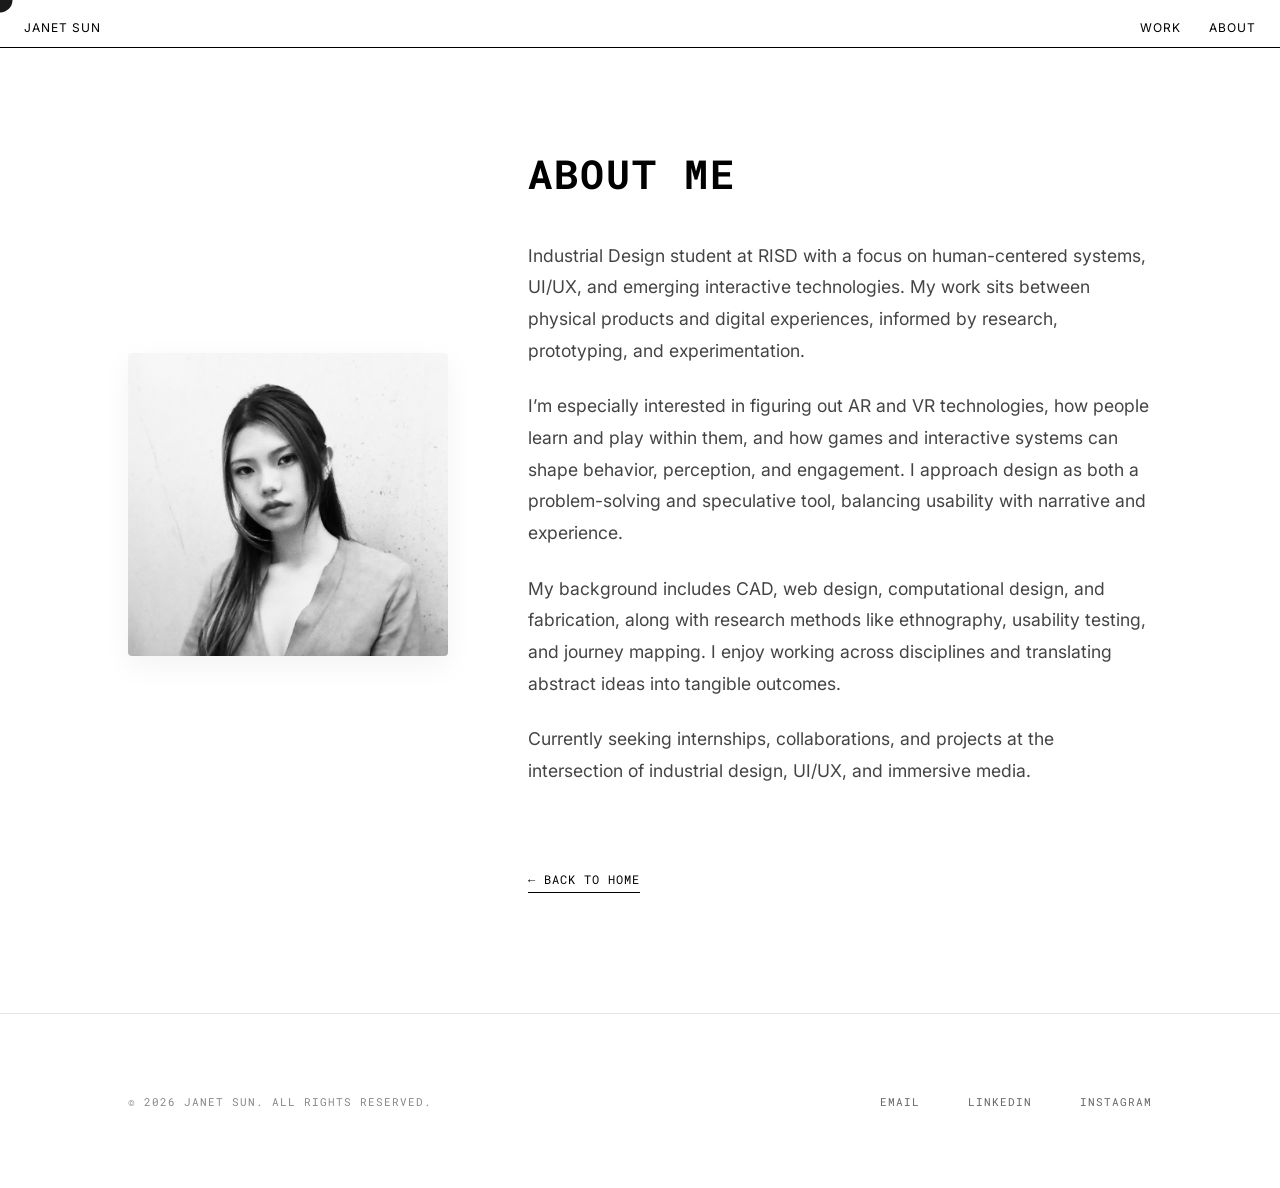
==== about.html @ ac645909 "pu" ====
<!DOCTYPE html>
<html lang="en">
<head>
<meta charset="UTF-8" />
<meta name="viewport" content="width=device-width, initial-scale=1.0" />
<title>About - Janet Sun</title>

<link href="https://fonts.googleapis.com/css2?family=Inter:wght@400;500&family=Source+Serif+4:opsz@8..60&family=Roboto+Mono&display=swap" rel="stylesheet">
<link rel="stylesheet" href="styles.css">
<style>
  .about-container {
    padding: 120px 10%;
    min-height: 100vh;
    display: flex;
    flex-direction: column;
    align-items: center;
    background: #fff;
  }
  .about-content {
    max-width: 1200px;
    width: 100%;
    display: flex;
    gap: 80px;
    align-items: center;
  }
  .about-text {
    flex: 1;
  }
  .about-image {
    width: 320px;
    flex-shrink: 0;
  }
  .about-image img {
    width: 100%;
    height: auto;
    border-radius: 4px;
    box-shadow: 0 10px 30px rgba(0,0,0,0.05);
  }
  .about-content h1 {
    font-family: 'Roboto Mono', monospace;
    font-size: 2.5rem;
    margin-bottom: 40px;
    text-transform: uppercase;
    letter-spacing: 2px;
  }
  .about-content p {
    font-family: 'Inter', sans-serif;
    font-size: 1.1rem;
    line-height: 1.8;
    color: #444;
    margin-bottom: 24px;
  }
  @media (max-width: 900px) {
    .about-content {
      flex-direction: column;
      align-items: center;
    }
    .about-image {
      width: 100%;
      max-width: 400px;
      margin-bottom: 40px;
    }
  }
  .back-button {
    margin-top: 60px;
    display: inline-block;
    font-family: 'Roboto Mono', monospace;
    text-transform: uppercase;
    font-size: 12px;
    letter-spacing: 1px;
    color: #000;
    text-decoration: none;
    border-bottom: 1px solid #000;
    padding-bottom: 4px;
  }
</style>
</head>

<body>

<div class="cursor"></div>

<div class="nav" style="opacity: 1;">
  <div onclick="window.location.href='Index.html'" style="cursor: pointer;">Janet Sun</div>
  <div class="nav-right">
    <span onclick="window.location.href='Index.html#work'" style="cursor: pointer;">Work</span>
    <span onclick="window.location.href='about.html'" style="cursor: pointer;">About</span>
  </div>
</div>

<div class="about-container">
  <div class="about-content">
    <div class="about-image">
      <img src="photo/about/IMG_9194.jpg" alt="Janet Sun profile photo">
    </div>
    <div class="about-text">
      <h1>About me</h1>
      <p>
        Industrial Design student at RISD with a focus on human-centered systems, UI/UX, and emerging interactive technologies. My work sits between physical products and digital experiences, informed by research, prototyping, and experimentation.
      </p>
      <p>
        I’m especially interested in figuring out AR and VR technologies, how people learn and play within them, and how games and interactive systems can shape behavior, perception, and engagement. I approach design as both a problem-solving and speculative tool, balancing usability with narrative and experience.
      </p>
      <p>
        My background includes CAD, web design, computational design, and fabrication, along with research methods like ethnography, usability testing, and journey mapping. I enjoy working across disciplines and translating abstract ideas into tangible outcomes.
      </p>
      <p>
        Currently seeking internships, collaborations, and projects at the intersection of industrial design, UI/UX, and immersive media.
      </p>
      <a href="Index.html" class="back-button">← Back to Home</a>
    </div>
  </div>
</div>

<footer class="footer">
  <div class="footer-content">
    <div class="footer-left">
      <p>&copy; 2026 Janet Sun. All rights reserved.</p>
    </div>
    <div class="footer-right">
      <a href="mailto:hello@janetsun.com">Email</a>
      <a href="#">LinkedIn</a>
      <a href="#">Instagram</a>
    </div>
  </div>
</footer>

<script src="main.js"></script>
</body>
</html>
---- styles.css ----
:root {
  --bg: #ffffff;
  --orange: #ffffff;
  --peach: #ffffff;
  --blue: #cfe6f8;
  --green: #ffffff;
  --pink: #ffffff;
  --text-dark: #000000;
}

* {
  box-sizing: border-box;
}

html {
  scroll-behavior: smooth;
  cursor: none;
}

body {
  margin: 0;
  background: var(--bg);
  font-family: Inter, sans-serif;
  min-height: 100vh;
  overflow-x: hidden;
  overflow-y: auto;
  cursor: none;
  -webkit-user-select: none; /* Safari */
  -ms-user-select: none; /* IE 10+ and Edge */
  user-select: none; /* Standard syntax */
}

/* Top Nav */
.nav {
  position: fixed;
  top: 20px;
  left: 0;
  right: 0;
  z-index: 10000;
  padding: 0 24px 12px 24px;
  display: flex;
  justify-content: space-between;
  font-size: 12px;
  letter-spacing: 0.08em;
  text-transform: uppercase;
  border-bottom: 1px solid rgba(255, 255, 255, 1);
  color: #fff;
  mix-blend-mode: difference;
  opacity: 0;
  transition: opacity 1s ease;
}

.nav-right span {
  margin-left: 24px;
}

/* Board */
.board {
  position: relative;
  width: 100%;
  height: 65vh;
}

.bg-paragraph {
  position: absolute;
  top: 65px;
  left: 24px;
  font-size: 25px;
  color: #eeeeee; /* Lighter Grey */
  width: 36vw;
  line-height: 1.4;
  z-index: 5;
  pointer-events: none;
  font-family: 'Roboto Mono', monospace;
  margin: 0;
  white-space: pre-wrap;
  word-spacing: 2px;
  transition: color 0.5s ease, filter 0.5s ease-out;
  filter: blur(8px);
}

.bg-paragraph.dark-mode {
  color: #000000ac;
  filter: blur(0);
}

/* Hero Section */
.hero {
  position: absolute;
  top: calc(50% - 15px);
  left: 50%;
  transform: translate(-50%, -50%);
  text-align: center;
  z-index: 0;
  pointer-events: none;
}

.hero-video {
  width: 45vw;
  max-width: 650px;
  height: auto;
  display: block;
  margin: 0 auto;
  mix-blend-mode: multiply;
  opacity: 0.98;
  filter: blur(0.5px);
}

.hero-name {
  font-size: 19px;
  font-weight: bold;
  text-transform: uppercase;
  letter-spacing: -0.07em;
  color: #000;
  text-align: right;
  margin-top: -150px;
  margin-right: 80px;
  position: relative;
  z-index: 500;
  opacity: 0;
  transition: opacity 1s ease;
  filter: blur(0.4px);
  text-shadow: #0000000f 1px 1px 2px;
}

/* Custom cursor */
.cursor {
  position: fixed;
  width: 25px;
  height: 25px;
  background: rgba(255, 255, 255, 0.1);
  backdrop-filter: invert(1);
  -webkit-backdrop-filter: invert(1);
  border-radius: 50%;
  pointer-events: none;
  z-index: 10001;
  transform: translate(-50%, -50%);
  transition: transform 0.05s linear, width 0.2s ease, height 0.2s ease;
}

.cursor.grow {
  width: 65px;
  height: 65px;
}

/* Cards */
.card {
  position: absolute;
  padding: 22px 24px;
  transform-origin: center;
  /* animation will be triggered by JS after video ends */
  opacity: 0; 
  border-radius: 20px;
  backdrop-filter: blur(20px) brightness(1.1) saturate(2.1);
  -webkit-backdrop-filter: blur(10px) brightness(1.1) saturate(1.1);
  border: 1px solid rgba(255, 255, 255, 0.6);
  z-index: 10;
  color: #000;
  font-family: 'Roboto Mono', monospace;
  background: rgba(255, 255, 255, 0.01);
  box-shadow: 
    0 8px 32px 0 rgba(0, 0, 0, 0.1),
    inset 0 0 0 1px rgba(255, 255, 255, 0.4);
  transition: margin-top 0.5s ease, box-shadow 0.5s ease;
}

.card p {
  font-size: 16px;
  line-height: 1.4;
  margin: 0;
}

.card:hover {
  margin-top: -2px;
  box-shadow: 
    0 12px 40px 0 rgba(0, 0, 0, 0.15),
    inset 0 0 0 1px rgba(255, 255, 255, 0.3);
}

.card.animate-in {
  animation: floatIn 1.5s cubic-bezier(0.23, 1, 0.32, 1) forwards;
}

.card.orange {
  width: 320px;
}

.card.peach {
  width: 300px;
  font-size: 16px;
}

.card.blue {
  width: 90px;
  height: 90px;
  display: flex;
  align-items: center;
  justify-content: center;
  font-size: 20px;
}

.card.green {
  padding: 10px 14px;
  font-size: 22px;
  letter-spacing: 0.15em;
}

/* Card placement */
.card.orange {
  top: 38%;
  left: 34%;
  transform: rotate(-3deg);
}

.card.peach {
  top: 48%;
  left: 52%;
  transform: rotate(2deg);
}

.card.blue {
  top: 60%;
  left: 33%;
  transform: rotate(-8deg);
}

.card.green {
  top: 43%;
  left: 62%;
  transform: rotate(6deg);
}

/* Orange card details */
.orange .line {
  border-bottom: 1px solid rgba(0, 0, 0, 0.2);
  margin: 12px 0;
}

.orange .dots {
  display: flex;
  gap: 10px;
  margin-bottom: 10px;
}

.orange .dots span {
  width: 8px;
  height: 8px;
  background: rgba(0, 0, 0, 0.5);
  display: block;
}

/* Scroll Arrow */
.scroll-arrow {
  position: absolute;
  bottom: 5px;
  left: 50%;
  transform: translateX(-50%);
  font-size: 24px;
  color: #000;
  animation: bounce 2s infinite;
  opacity: 0;
  transition: opacity 1s ease;
}

.white-page-line {
  position: absolute;
  bottom: 50px;
  left: 0;
  right: 0;
  border-bottom: 1px solid #000;
  opacity: 0;
  transition: opacity 1s ease;
}

.card.animate-in ~ .scroll-arrow,
.card.animate-in ~ .white-page-line {
  opacity: 1;
}

@keyframes bounce {
  0%, 20%, 50%, 80%, 100% { transform: translate(-50%, 0); }
  40% { transform: translate(-50%, -10px); }
  60% { transform: translate(-50%, -5px); }
}

/* Gallery Section */
.gallery-section {
  padding: 100px 5%;
  background: #fff;
  min-height: 100vh;
}

.gallery-container {
  display: flex;
  gap: 60px;
  align-items: flex-start;
}

.section-header {
  width: 200px;
  display: flex;
  flex-direction: column;
  align-items: flex-start;
  text-align: left;
  position: sticky;
  top: 100px;
}

.section-header h1 {
  font-family: 'Roboto Mono', monospace;
  font-size: 20px;
  font-weight: 500;
  margin-bottom: 20px;
  text-transform: uppercase;
  color: #000;
  letter-spacing: 2px;
}

.section-header p {
  font-family: 'Inter', sans-serif;
  font-size: 13px;
  line-height: 1.6;
  color: #666;
  text-transform: uppercase;
  letter-spacing: 1px;
  margin-bottom: 40px;
}

.skills-list {
  width: 100%;
}

.skills-group {
  margin-bottom: 25px;
}

.skills-group h4 {
  font-family: 'Roboto Mono', monospace;
  font-size: 11px;
  text-transform: uppercase;
  letter-spacing: 1.5px;
  color: #000;
  margin: 0 0 10px 0;
  font-weight: 500;
}

.skills-group ul {
  list-style: none;
  padding: 0;
  margin: 0;
}

.skills-group li {
  font-family: 'Inter', sans-serif;
  font-size: 10.5px;
  line-height: 1.8;
  color: #888;
  text-transform: uppercase;
  letter-spacing: 0.5px;
}

.vertical-line {
  width: 1px;
  background: rgba(0, 0, 0, 0.201);
  align-self: stretch;
}

.gallery-grid {
  flex: 1;
  display: grid;
  grid-template-columns: repeat(auto-fit, minmax(350px, 1fr));
  gap: 60px;
}

.gallery-item-link {
  text-decoration: none;
  cursor: none;
}

.gallery-item {
  text-align: left;
  transition: transform 0.4s ease;
  background: #fff; /* Match page background */
  overflow: hidden; /* Ensure scale doesn't bleed out */
}

.gallery-item:hover {
  transform: translateY(-5px);
}

.gallery-item img,
.gallery-item video {
  width: 100%;
  aspect-ratio: 4/ 3.46; /* More horizontal - shows more width, less side-cropping */
  object-fit: cover;
  border-radius: 0;
  margin-bottom: 25px;
  transition: transform 0.6s cubic-bezier(0.25, 1, 0.5, 1), filter 0.6s ease;
  border: none;
  outline: none;
  display: block;
  background-color: #f9f9f9;
}

.gallery-video {
  object-fit: cover;
  object-position: center 30%;
  background-color: transparent;
  transform: translateY(-2px); /* Shave off 2px from the top against the hidden overflow */
}

.gallery-item h3 {
  font-family: 'Roboto Mono', monospace;
  font-size: 16px;
  font-weight: 500;
  margin: 10px 0 8px 0;
  text-transform: uppercase;
  color: #000;
  letter-spacing: 1px;
}

.gallery-item h5 {
  font-family: 'Inter', sans-serif;
  font-size: 13px;
  margin: 0;
  color: #666;
  letter-spacing: 2px;
  text-transform: uppercase;
  font-weight: 400;
}

.gallery-item p {
  font-family: 'Inter', sans-serif;
  font-size: 15px;
  line-height: 1.6;
  color: #888;
  margin: 12px 0 0 0;
  max-width: 90%;
}

/* Footer Section */
.footer {
  background: #fff;
  color: #000;
  padding: 80px 10%;
  border-top: 1px solid rgba(0, 0, 0, 0.1);
}

.footer-content {
  display: flex;
  justify-content: space-between;
  align-items: center;
  font-family: 'Roboto Mono', monospace;
  font-size: 11px;
  letter-spacing: 1px;
  text-transform: uppercase;
}

.footer-left p {
  margin: 0;
  color: #888;
}

.footer-right a {
  color: #000;
  text-decoration: none;
  margin-left: 40px;
  color: #666;
  transition: color 0.3s ease;
}

.footer-right a:hover {
  color: #000;
}

/* Animation */
@keyframes floatIn {
  from {
    opacity: 0;
    translate: 0 20px;
    filter: blur(8px);
  }
  to {
    opacity: 1;
    translate: 0 0;
    filter: blur(0);
  }
}
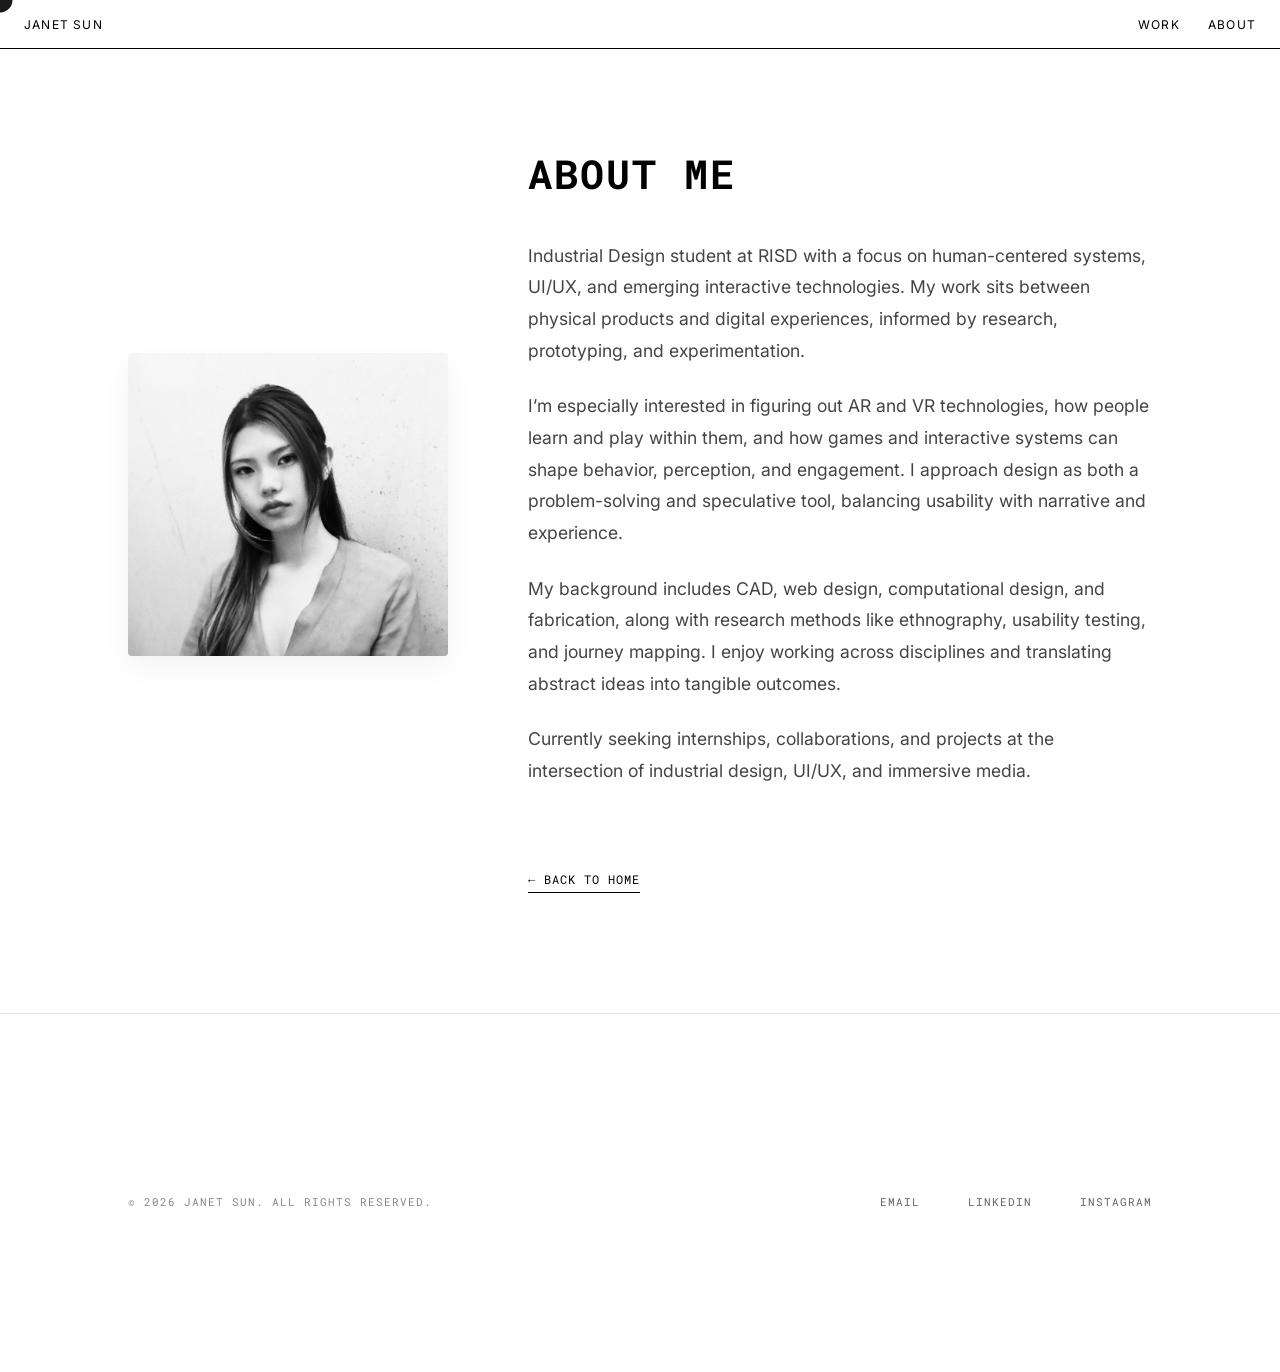
==== commit 695e4666: "tehe" ====
--- a/about.html
+++ b/about.html
@@ -81,9 +81,9 @@
 <div class="cursor"></div>
 
 <div class="nav" style="opacity: 1;">
-  <div onclick="window.location.href='Index.html'" style="cursor: pointer;">Janet Sun</div>
+  <div onclick="window.location.href='index.html'" style="cursor: pointer;">Janet Sun</div>
   <div class="nav-right">
-    <span onclick="window.location.href='Index.html#work'" style="cursor: pointer;">Work</span>
+    <span onclick="window.location.href='index.html#work'" style="cursor: pointer;">Work</span>
     <span onclick="window.location.href='about.html'" style="cursor: pointer;">About</span>
   </div>
 </div>
@@ -107,7 +107,7 @@
       <p>
         Currently seeking internships, collaborations, and projects at the intersection of industrial design, UI/UX, and immersive media.
       </p>
-      <a href="Index.html" class="back-button">← Back to Home</a>
+      <a href="index.html" class="back-button">← Back to Home</a>
     </div>
   </div>
 </div>
@@ -118,7 +118,7 @@
       <p>&copy; 2026 Janet Sun. All rights reserved.</p>
     </div>
     <div class="footer-right">
-      <a href="mailto:hello@janetsun.com">Email</a>
+      <a href="mailto:janetsun05@gmail.com">Email</a>
       <a href="#">LinkedIn</a>
       <a href="#">Instagram</a>
     </div>
--- a/styles.css
+++ b/styles.css
@@ -33,21 +33,68 @@
 /* Top Nav */
 .nav {
   position: fixed;
-  top: 20px;
+  top: 0;
   left: 0;
   right: 0;
   z-index: 10000;
-  padding: 0 24px 12px 24px;
+  padding: 16px 24px;
   display: flex;
   justify-content: space-between;
   font-size: 12px;
-  letter-spacing: 0.08em;
-  text-transform: uppercase;
-  border-bottom: 1px solid rgba(255, 255, 255, 1);
-  color: #fff;
-  mix-blend-mode: difference;
+  letter-spacing: 0.1em;
+  text-transform: uppercase;
+  background: rgba(255, 255, 255, 0.05);
+  backdrop-filter: blur(10px);
+  -webkit-backdrop-filter: blur(10px);
+  border-top: 1px solid rgba(255, 255, 255, 0.8);
+  border-bottom: 1px solid #000;
+  box-shadow: inset 0 1px 0 rgba(255, 255, 255, 0.3);
+  color: #000;
   opacity: 0;
   transition: opacity 1s ease;
+}
+
+/* Problem Section Styles */
+.problem-section {
+  padding: 140px 10%;
+  background: #fff;
+  text-align: center;
+  position: relative;
+  z-index: 10;
+  min-height: 100vh;
+  display: flex;
+  flex-direction: column;
+  justify-content: center;
+}
+
+.problem-label {
+  font-family: 'Roboto Mono', monospace;
+  font-size: 14px;
+  text-transform: uppercase;
+  letter-spacing: 2px;
+  color: #666;
+  margin-bottom: 40px;
+  font-weight: 400;
+  display: block;
+}
+
+.problem-statement {
+  font-family: 'Source Serif 4', serif;
+  font-size: 2.4rem;
+  line-height: 1.4;
+  max-width: 1000px;
+  margin: 0 auto;
+  color: #222;
+  font-weight: 400;
+}
+
+@media (max-width: 768px) {
+  .problem-section {
+    padding: 80px 5%;
+  }
+  .problem-statement {
+    font-size: 1.8rem;
+  }
 }
 
 .nav-right span {
@@ -135,12 +182,17 @@
   pointer-events: none;
   z-index: 10001;
   transform: translate(-50%, -50%);
-  transition: transform 0.05s linear, width 0.2s ease, height 0.2s ease;
+  transition: left 0.15s ease-out, top 0.15s ease-out, width 0.2s ease, height 0.2s ease;
 }
 
 .cursor.grow {
   width: 65px;
   height: 65px;
+}
+
+/* No hand cursor - custom cursor only everywhere */
+a, button, [onclick], .nav > div, .nav span, .nav-right span, .timeline-item, .back-button, .ideation-trigger {
+  cursor: none !important;
 }
 
 /* Cards */
@@ -207,25 +259,25 @@
 
 /* Card placement */
 .card.orange {
-  top: 38%;
+  top: 52%;
   left: 34%;
   transform: rotate(-3deg);
 }
 
 .card.peach {
-  top: 48%;
+  top: 60%;
   left: 52%;
   transform: rotate(2deg);
 }
 
 .card.blue {
-  top: 60%;
+  top: 68%;
   left: 33%;
   transform: rotate(-8deg);
 }
 
 .card.green {
-  top: 43%;
+  top: 55%;
   left: 62%;
   transform: rotate(6deg);
 }
@@ -264,7 +316,7 @@
 
 .white-page-line {
   position: absolute;
-  bottom: 50px;
+  bottom: 48%;
   left: 0;
   right: 0;
   border-bottom: 1px solid #000;
@@ -407,6 +459,16 @@
   object-position: center 30%;
   background-color: transparent;
   transform: translateY(-2px); /* Shave off 2px from the top against the hidden overflow */
+  pointer-events: none;
+}
+.gallery-video::-webkit-media-controls {
+  display: none !important;
+}
+.gallery-video::-webkit-media-controls-enclosure {
+  display: none !important;
+}
+.gallery-video::-webkit-media-controls-panel {
+  display: none !important;
 }
 
 .gallery-item h3 {
@@ -438,11 +500,81 @@
   max-width: 90%;
 }
 
+/* Problem Section Styles */
+.problem-section {
+  padding: 140px 10%;
+  background: #fff;
+  text-align: center;
+  position: relative;
+  z-index: 10;
+}
+
+.problem-label {
+  font-family: 'Roboto Mono', monospace;
+  font-size: 14px;
+  text-transform: uppercase;
+  letter-spacing: 2px;
+  color: #666;
+  margin-bottom: 40px;
+  font-weight: 400;
+  display: block;
+}
+
+.problem-statement {
+  font-family: 'Source Serif 4', serif;
+  font-size: 2.4rem;
+  line-height: 1.4;
+  max-width: 1000px;
+  margin: 0 auto;
+  color: #222;
+  font-weight: 400;
+}
+
+@media (max-width: 768px) {
+  .problem-section {
+    padding: 80px 5%;
+  }
+  .problem-statement {
+    font-size: 1.8rem;
+  }
+}
+
+/* Marketing Section */
+.marketing-section {
+  width: 100%;
+  padding: 100px 10%;
+  background: #fff;
+  position: relative;
+  z-index: 10;
+  text-align: center;
+}
+
+.marketing-container {
+  width: 100%;
+  max-width: 800px;
+  margin: 0 auto;
+  border-radius: 8px;
+  overflow: hidden;
+  box-shadow: 0 40px 100px rgba(0,0,0,0.1);
+}
+
+.marketing-image {
+  width: 100%;
+  height: auto;
+  display: block;
+  transition: transform 1.2s cubic-bezier(0.23, 1, 0.32, 1);
+}
+
+.marketing-container:hover .marketing-image {
+  transform: scale(1.02);
+}
+
 /* Footer Section */
 .footer {
   background: #fff;
   color: #000;
-  padding: 80px 10%;
+  padding: 180px 10% 100px;
+  min-height: 40vh;
   border-top: 1px solid rgba(0, 0, 0, 0.1);
 }
 
